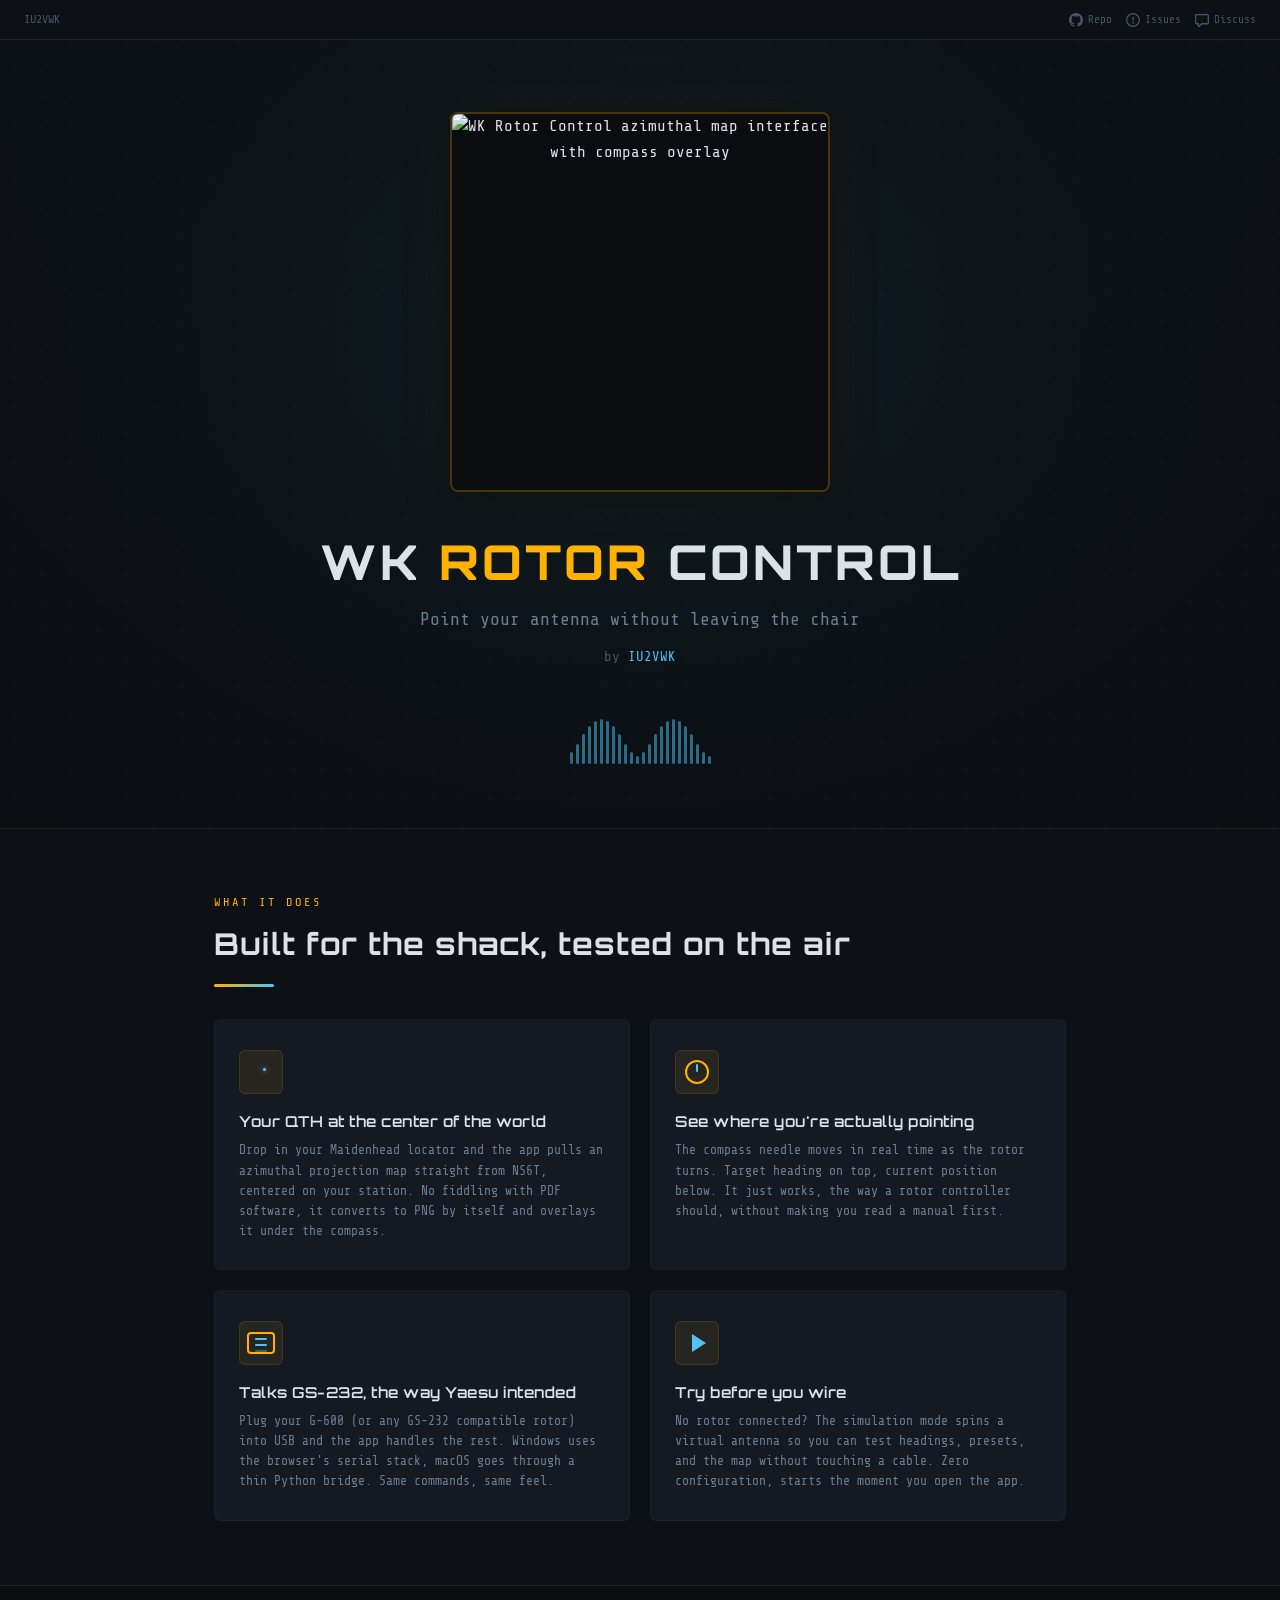
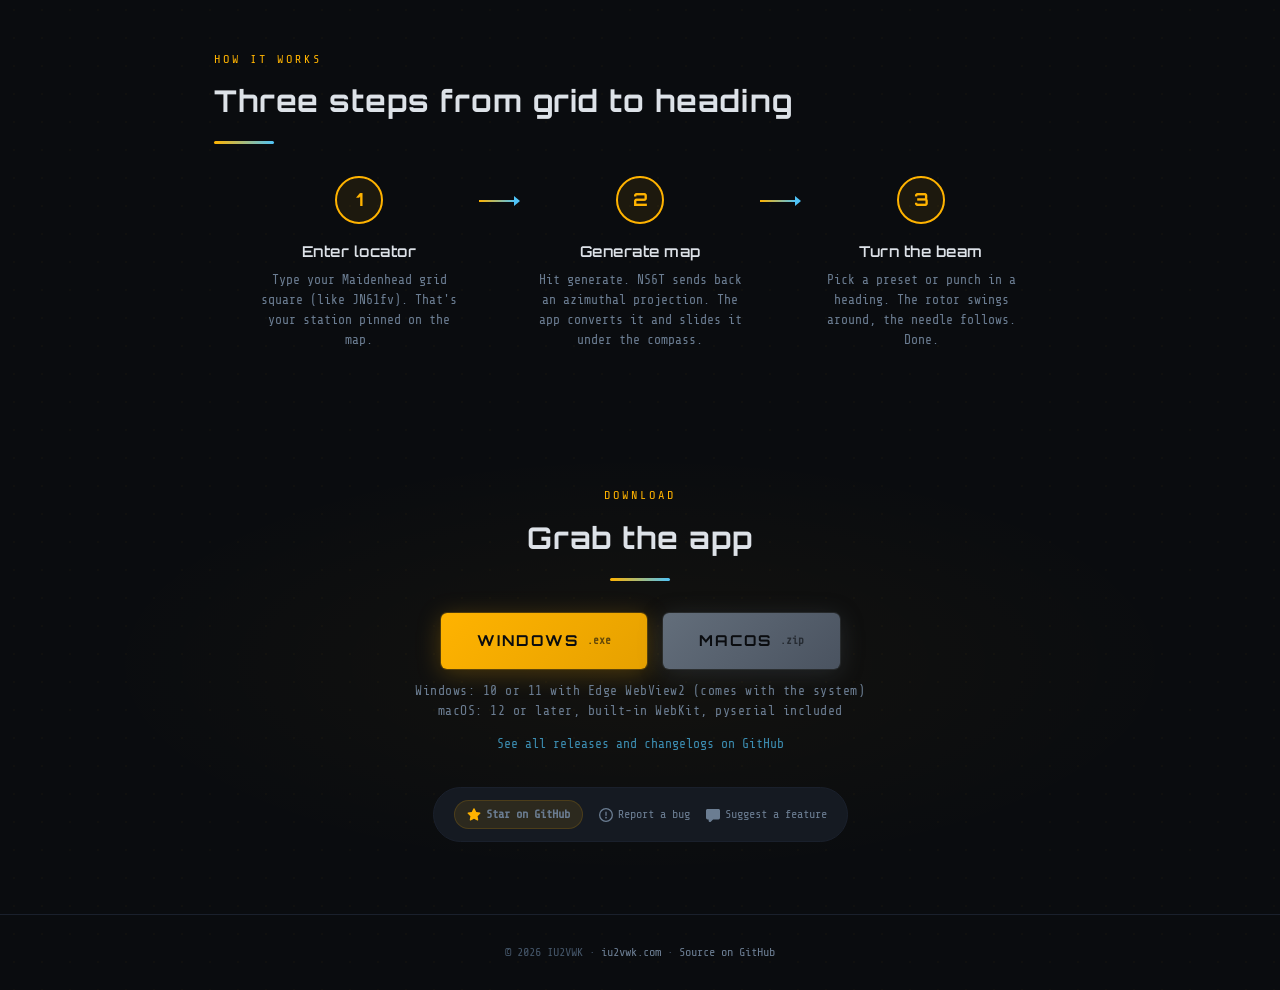
==== landing/index.html @ e083091b "Rewrite landing: SEO, humanized copy, GitHub links, schema.org, web guidelines" ====
<!DOCTYPE html>
<html lang="en">
<head>
<meta charset="UTF-8">
<meta name="viewport" content="width=device-width, initial-scale=1">
<title>WK Rotor Control — Free Antenna Rotor Controller for Yaesu G-600 (Windows &amp; macOS)</title>
<meta name="description" content="Free, open-source desktop app to control Yaesu G-600 and compatible antenna rotors. Real-time azimuth compass, NS6T map generator, GS-232 serial protocol. Works on Windows and macOS.">
<meta name="keywords" content="WK Rotor Control, Yaesu G-600, antenna rotor controller, GS-232, azimuth map, NS6T, ham radio, amateur radio, rotor control software">
<meta name="author" content="IU2VWK">
<meta name="robots" content="index, follow">
<link rel="canonical" href="https://iu2vwk-ita.github.io/WK-Rotor-Control/">
<link rel="icon" type="image/png" href="/WK-Rotor-Control/favicon.ico">

<!-- Open Graph -->
<meta property="og:title" content="WK Rotor Control — Free Antenna Rotor Controller for Yaesu G-600">
<meta property="og:description" content="Free desktop app to control Yaesu G-600 antenna rotors. Azimuth compass, NS6T map generator, GS-232 serial. Windows + macOS.">
<meta property="og:type" content="website">
<meta property="og:url" content="https://iu2vwk-ita.github.io/WK-Rotor-Control/">
<meta property="og:image" content="https://iu2vwk-ita.github.io/WK-Rotor-Control/wmrotorcontrol.png">
<meta property="og:image:width" content="1200">
<meta property="og:image:height" content="630">
<meta property="og:site_name" content="WK Rotor Control">

<!-- Twitter Card -->
<meta name="twitter:card" content="summary_large_image">
<meta name="twitter:title" content="WK Rotor Control — Free Antenna Rotor Controller">
<meta name="twitter:description" content="Free desktop app for Yaesu G-600 rotor control. Azimuth compass, NS6T maps, GS-232. Windows + macOS.">
<meta name="twitter:image" content="https://iu2vwk-ita.github.io/WK-Rotor-Control/wmrotorcontrol.png">

<!-- Theme -->
<meta name="theme-color" content="#0a0c0f">
<meta name="color-scheme" content="dark">

<!-- JSON-LD Structured Data -->
<script type="application/ld+json">
{
  "@context": "https://schema.org",
  "@type": "SoftwareApplication",
  "name": "WK Rotor Control",
  "applicationCategory": "UtilitiesApplication",
  "operatingSystem": ["Windows", "macOS"],
  "description": "Free desktop application for controlling Yaesu G-600 and compatible antenna rotors via GS-232 serial protocol. Features real-time azimuth compass, NS6T map generator, and simulation mode.",
  "url": "https://iu2vwk-ita.github.io/WK-Rotor-Control/",
  "author": {
    "@type": "Person",
    "name": "IU2VWK",
    "url": "https://iu2vwk.com"
  },
  "offers": {
    "@type": "Offer",
    "price": "0",
    "priceCurrency": "USD"
  },
  "softwareVersion": "1.0",
  "downloadUrl": "https://github.com/iu2vwk-ita/WK-Rotor-Control/releases/latest",
  "license": "https://opensource.org/licenses/MIT",
  "codeRepository": "https://github.com/iu2vwk-ita/WK-Rotor-Control"
}
</script>

<!-- Fonts -->
<link rel="preconnect" href="https://fonts.googleapis.com">
<link rel="preconnect" href="https://fonts.gstatic.com" crossorigin>
<link rel="preload" as="font" href="https://fonts.gstatic.com/s/orbitron/v31/yMJMMIlzdpvBhQQL_SC3X9yhF25-T1nyGy6BoWgz.woff2" crossorigin>
<style>
@import url('https://fonts.googleapis.com/css2?family=Orbitron:wght@400;500;600;700;800;900&family=Share+Tech+Mono&display=swap');
</style>

<style>
/* ─── Variables ─── */
:root {
  --bg-dark:       #0a0c0f;
  --bg-panel:      #0d1014;
  --bg-card:       #151a22;
  --amber:         #ffb300;
  --amber-glow:    rgba(255,179,0,0.18);
  --amber-dim:     rgba(255,179,0,0.08);
  --lime:          #4fc3f7;
  --lime-glow:     rgba(79,195,247,0.15);
  --lime-dim:      rgba(79,195,247,0.06);
  --text:          #dde2e8;
  --text-muted:    #6b7d92;
  --text-dim:      #445568;
  --border:        #1a202c;
  --border-light:  #243040;
  --font-mono:     'Share Tech Mono', monospace;
  --font-display:  'Orbitron', sans-serif;
  --max-w:         900px;
  --radius:        6px;
}

/* ─── Reset ─── */
*,*::before,*::after{box-sizing:border-box;margin:0;padding:0}
html{scroll-behavior:smooth;-webkit-font-smoothing:antialiased;color-scheme:dark}
body{
  font-family:var(--font-mono);
  background:var(--bg-dark);
  color:var(--text);
  line-height:1.6;
  min-height:100vh;
  touch-action:manipulation;
  background-image:
    radial-gradient(circle at 50% 0%, rgba(79,195,247,0.04) 0%, transparent 60%),
    radial-gradient(rgba(255,179,0,0.025) 1px,transparent 1px);
  background-size:100% 100%,28px 28px;
}
a{color:var(--lime);text-decoration:none;transition:color .2s}
a:hover{color:var(--amber)}

/* ─── Layout ─── */
.container{max-width:var(--max-w);margin:0 auto;padding:0 24px}
.section{padding:64px 0}
.section-label{
  font-family:var(--font-mono);
  font-size:12px;
  text-transform:uppercase;
  letter-spacing:3px;
  color:var(--amber);
  margin-bottom:8px;
}
.section-heading{
  font-family:var(--font-display);
  font-size:clamp(22px,4vw,30px);
  font-weight:700;
  color:var(--text);
  margin-bottom:8px;
  letter-spacing:1px;
}
.section-divider{
  width:60px;
  height:3px;
  background:linear-gradient(90deg,var(--amber),var(--lime));
  margin:16px 0 32px;
  border-radius:2px;
}

/* ─── Top Bar ─── */
.topbar{
  display:flex;
  justify-content:space-between;
  align-items:center;
  padding:10px 24px;
  font-size:12px;
  background:var(--bg-panel);
  border-bottom:1px solid var(--border);
}
.topbar-left{display:flex;align-items:center;gap:16px}
.topbar-left a{color:var(--text-dim);font-family:var(--font-mono)}
.topbar-left a:hover{color:var(--amber)}
.topbar-right{display:flex;align-items:center;gap:14px}
.topbar-right a{color:var(--text-dim);font-family:var(--font-mono);font-size:11px;display:flex;align-items:center;gap:5px}
.topbar-right a:hover{color:var(--amber)}
.topbar-right svg{width:14px;height:14px;fill:currentColor}

/* ─── Skip link ─── */
.skip-link{
  position:absolute;top:-100px;left:8px;
  background:var(--amber);color:#0a0c0f;
  padding:8px 16px;z-index:100;font-family:var(--font-mono);
  font-size:13px;border-radius:var(--radius);
}
.skip-link:focus{top:8px}

/* ═══ HERO ═══ */
.hero{
  text-align:center;
  padding:72px 24px 64px;
  position:relative;
  overflow:hidden;
  background:radial-gradient(ellipse at 50% 40%,rgba(79,195,247,0.06) 0%,transparent 65%);
}
.hero-map{
  display:block;
  width:clamp(240px,50vw,380px);
  height:auto;
  margin:0 auto 32px;
  border-radius:8px;
  border:2px solid rgba(255,179,0,0.25);
  box-shadow:0 4px 40px rgba(0,0,0,0.6),0 0 60px rgba(255,179,0,0.08);
  background:var(--bg-dark);
  transition:box-shadow .4s;
}
.hero-map:hover{
  box-shadow:0 4px 48px rgba(0,0,0,0.7),0 0 80px rgba(255,179,0,0.15);
}
.hero-name{
  font-family:var(--font-display);
  font-size:clamp(28px,6vw,48px);
  font-weight:800;
  color:var(--text);
  letter-spacing:3px;
  text-transform:uppercase;
  margin-bottom:4px;
  text-wrap:balance;
}
.hero-name span{color:var(--amber)}
.hero-sub{
  font-family:var(--font-mono);
  font-size:clamp(14px,2.5vw,18px);
  color:var(--text-muted);
  margin-bottom:12px;
}
.hero-call{
  font-family:var(--font-mono);
  font-size:14px;
  color:var(--text-dim);
}
.hero-call a{color:var(--lime)}
.hero-call a:hover{color:var(--amber)}

/* Oscilloscope trace */
.osc-trace{
  display:flex;justify-content:center;align-items:flex-end;
  gap:3px;height:48px;margin-top:48px;opacity:.5;
}
.osc-trace span{
  display:block;width:3px;border-radius:2px;
  background:var(--lime);
  animation:trace-pulse 2.5s ease-in-out infinite;
}
.osc-trace span:nth-child(1){height:12px;animation-delay:0s}
.osc-trace span:nth-child(2){height:20px;animation-delay:.08s}
.osc-trace span:nth-child(3){height:30px;animation-delay:.16s}
.osc-trace span:nth-child(4){height:38px;animation-delay:.24s}
.osc-trace span:nth-child(5){height:43px;animation-delay:.32s}
.osc-trace span:nth-child(6){height:45px;animation-delay:.4s}
.osc-trace span:nth-child(7){height:43px;animation-delay:.48s}
.osc-trace span:nth-child(8){height:38px;animation-delay:.56s}
.osc-trace span:nth-child(9){height:30px;animation-delay:.64s}
.osc-trace span:nth-child(10){height:20px;animation-delay:.72s}
.osc-trace span:nth-child(11){height:12px;animation-delay:.8s}
.osc-trace span:nth-child(12){height:8px; animation-delay:.88s}
.osc-trace span:nth-child(13){height:12px;animation-delay:.96s}
.osc-trace span:nth-child(14){height:20px;animation-delay:1.04s}
.osc-trace span:nth-child(15){height:30px;animation-delay:1.12s}
.osc-trace span:nth-child(16){height:38px;animation-delay:1.2s}
.osc-trace span:nth-child(17){height:43px;animation-delay:1.28s}
.osc-trace span:nth-child(18){height:45px;animation-delay:1.36s}
.osc-trace span:nth-child(19){height:43px;animation-delay:1.44s}
.osc-trace span:nth-child(20){height:38px;animation-delay:1.52s}
.osc-trace span:nth-child(21){height:30px;animation-delay:1.6s}
.osc-trace span:nth-child(22){height:20px;animation-delay:1.68s}
.osc-trace span:nth-child(23){height:12px;animation-delay:1.76s}
.osc-trace span:nth-child(24){height:8px; animation-delay:1.84s}

/* ═══ FEATURES ═══ */
.features{background:var(--bg-panel);border-top:1px solid var(--border);border-bottom:1px solid var(--border)}
.features-grid{display:grid;grid-template-columns:1fr 1fr;gap:20px}
.feature-card{
  background:var(--bg-card);
  border:1px solid var(--border);
  border-top:3px solid transparent;
  border-radius:var(--radius);
  padding:28px 24px;
  transition:border-color .3s,box-shadow .3s;
}
.feature-card:hover{
  border-top-color:var(--amber);
  box-shadow:0 8px 32px rgba(0,0,0,.4),0 0 0 1px var(--border-light);
}
.fc-icon{
  width:44px;height:44px;
  margin-bottom:16px;
  border-radius:var(--radius);
  display:flex;align-items:center;justify-content:center;
  background:var(--amber-dim);
  border:1px solid rgba(255,179,0,0.12);
  position:relative;
}
.ic-map{background:rgba(255,179,0,0.06)}
.ic-map::before{
  content:'';
  width:24px;height:18px;
  background:
    repeating-linear-gradient(0deg,transparent,transparent 5px,rgba(255,179,0,.15) 5px,rgba(255,179,0,.15) 6px),
    repeating-linear-gradient(90deg,transparent,transparent 7px,rgba(255,179,0,.15) 7px,rgba(255,179,0,.15) 8px);
  border-radius:3px 3px 0 0;
  border-bottom:2px solid var(--amber);
}
.ic-map::after{
  content:'';
  position:absolute;
  width:3px;height:3px;
  background:var(--lime);
  border-radius:50%;
  box-shadow:0 0 4px var(--lime);
  top:40%;left:55%;
}
.ic-compass{
  width:24px;height:24px;
  border-radius:50%;
  border:2px solid var(--amber);
  position:relative;
}
.ic-compass::after{
  content:'';
  position:absolute;
  top:2px;left:50%;
  width:2px;height:8px;
  margin-left:-1px;
  background:var(--lime);
  border-radius:1px;
}
.ic-serial{
  width:28px;height:22px;
  border:2px solid var(--amber);
  border-radius:4px;
  position:relative;
}
.ic-serial::before{
  content:'';
  position:absolute;
  top:4px;left:6px;right:6px;
  height:2px;
  background:var(--lime);
  border-radius:1px;
  box-shadow:0 6px 0 var(--lime),0 12px 0 rgba(79,195,247,0.4);
}
.ic-sim{
  width:0;height:0;
  border-left:14px solid var(--lime);
  border-top:9px solid transparent;
  border-bottom:9px solid transparent;
  margin-left:4px;
}
.fc-title{
  font-family:var(--font-display);
  font-size:15px;
  font-weight:600;
  color:var(--text);
  margin-bottom:6px;
  letter-spacing:.5px;
}
.fc-desc{
  font-size:13px;
  color:var(--text-muted);
  line-height:1.55;
}

/* ═══ HOW IT WORKS ═══ */
.steps-row{
  display:flex;align-items:flex-start;gap:0;justify-content:center;
}
.step{
  flex:1;max-width:240px;text-align:center;padding:0 16px;
}
.step-num{
  width:48px;height:48px;
  margin:0 auto 16px;
  border-radius:50%;
  border:2px solid var(--amber);
  display:flex;align-items:center;justify-content:center;
  font-family:var(--font-display);font-size:18px;font-weight:700;
  color:var(--amber);
  background:var(--amber-dim);
}
.step-title{
  font-family:var(--font-display);
  font-size:15px;font-weight:600;margin-bottom:6px;letter-spacing:.5px;
}
.step-desc{
  font-size:13px;color:var(--text-muted);line-height:1.55;
}
.step-arrow{
  display:flex;align-items:center;padding-top:20px;flex-shrink:0;
}
.step-arrow::before{
  content:'';display:block;
  width:36px;height:2px;
  background:linear-gradient(90deg,var(--amber),var(--lime));
}
.step-arrow::after{
  content:'';display:block;
  width:0;height:0;
  border-left:6px solid var(--lime);
  border-top:5px solid transparent;
  border-bottom:5px solid transparent;
  margin-left:-1px;
}

/* ═══ DOWNLOAD ═══ */
.cta{
  text-align:center;padding:72px 0;position:relative;
  background:radial-gradient(ellipse at 50% 50%,rgba(255,179,0,0.04) 0%,transparent 60%);
}
.cta p{margin-top:12px;font-size:13px;color:var(--text-muted)}
.cta p a{color:var(--lime)}
.download-grid{
  display:flex;gap:16px;justify-content:center;flex-wrap:wrap;margin-bottom:8px;
}
.btn-download{
  display:inline-flex;align-items:center;
  padding:16px 36px;
  font-family:var(--font-display);font-size:15px;font-weight:700;
  text-transform:uppercase;letter-spacing:2px;
  text-decoration:none;
  color:#0a0c0f;
  background:linear-gradient(135deg,var(--amber),#e6a100);
  border-radius:var(--radius);
  transition:transform .2s,box-shadow .2s;
  box-shadow:0 4px 24px rgba(255,179,0,0.25),0 0 0 1px rgba(255,179,0,0.2);
}
.btn-download:hover{
  transform:translateY(-2px);
  box-shadow:0 8px 36px rgba(255,179,0,0.4),0 0 0 1px rgba(255,179,0,0.35);
  color:#0a0c0f;
}
.btn-download:active{transform:translateY(0)}
.btn-mac{
  background:linear-gradient(135deg,#636e7b,#4a5360);
  box-shadow:0 4px 24px rgba(99,110,123,0.25),0 0 0 1px rgba(99,110,123,0.2);
}
.btn-mac:hover{
  box-shadow:0 8px 36px rgba(99,110,123,0.4),0 0 0 1px rgba(99,110,123,0.35);
}
.btn-ext{
  font-family:var(--font-mono);font-size:11px;opacity:.6;
  margin-left:8px;letter-spacing:0;text-transform:none;
}
.reqs{margin-top:20px;font-size:12px;color:var(--text-dim);letter-spacing:.5px}
.reqs span{color:var(--text-muted)}
.note{margin-top:8px;font-size:11px;color:var(--text-dim);opacity:.7}

/* ═══ COMMUNITY BADGE ═══ */
.community-badge{
  display:inline-flex;align-items:center;gap:16px;
  margin-top:32px;padding:12px 20px;
  background:var(--bg-card);border:1px solid var(--border);
  border-radius:32px;flex-wrap:wrap;justify-content:center;
}
.community-badge a{
  font-family:var(--font-mono);font-size:12px;color:var(--text-muted);
  display:flex;align-items:center;gap:5px;transition:color .2s;
}
.community-badge a:hover{color:var(--amber)}
.community-badge svg{width:14px;height:14px;fill:currentColor}
.github-star{
  background:rgba(255,179,0,0.1);padding:4px 12px;
  border-radius:20px;border:1px solid rgba(255,179,0,0.15);
  color:var(--amber);font-weight:600;
}

/* ═══ FOOTER ═══ */
.footer{
  text-align:center;padding:28px 24px;
  border-top:1px solid var(--border);
  font-size:12px;color:var(--text-dim);
}
.footer a{color:var(--text-muted)}
.footer a:hover{color:var(--amber)}

/* ═══ ANIMATIONS ═══ */
@keyframes trace-pulse{
  0%,100%{opacity:.15;box-shadow:0 0 2px var(--lime-dim)}
  50%{opacity:.8;box-shadow:0 0 6px rgba(79,195,247,0.35)}
}
@media (prefers-reduced-motion: reduce){
  .osc-trace span{animation:none;opacity:.5}
  .btn-download{transition:none}
  .hero-map{transition:none}
}

/* ═══ RESPONSIVE ═══ */
@media(max-width:768px){
  .features-grid{grid-template-columns:1fr 1fr;gap:14px}
  .feature-card{padding:22px 18px}
  .steps-row{flex-direction:column;align-items:center;gap:0}
  .step{max-width:320px}
  .step-arrow{transform:rotate(90deg);padding-top:4px;margin:4px 0}
  .topbar{padding:8px 16px;flex-wrap:wrap;gap:4px}
  .topbar-left,.topbar-right{font-size:10px;gap:10px}
}
@media(max-width:520px){
  .features-grid{grid-template-columns:1fr;gap:12px}
  .hero{padding:48px 16px 40px}
  .section{padding:40px 0}
  .cta{padding:48px 0}
  .container{padding:0 16px}
  .hero-map{width:220px;margin-bottom:24px}
  .btn-download{padding:14px 28px;font-size:14px;letter-spacing:1px}
  .osc-trace{gap:2px;height:36px;margin-top:32px}
  .osc-trace span{width:2px}
  .topbar-left{gap:8px}
  .topbar-right{gap:6px}
}
@media(max-width:360px){
  .hero-map{width:180px}
  .hero-name{letter-spacing:1px}
}
</style>
</head>
<body>

<!-- Skip link -->
<a href="#main-content" class="skip-link">Skip to content</a>

<!-- ═══ Top Bar ═══ -->
<header class="topbar">
  <div class="topbar-left">
    <a href="https://iu2vwk.com" target="_blank" rel="noopener">IU2VWK</a>
  </div>
  <nav class="topbar-right" aria-label="Project links">
    <a href="https://github.com/iu2vwk-ita/WK-Rotor-Control" target="_blank" rel="noopener">
      <svg viewBox="0 0 16 16"><path d="M8 0C3.58 0 0 3.58 0 8c0 3.54 2.29 6.53 5.47 7.59.4.07.55-.17.55-.38 0-.19-.01-.82-.01-1.49-2.01.37-2.53-.49-2.69-.94-.09-.23-.48-.94-.82-1.13-.28-.15-.68-.52-.01-.53.63-.01 1.08.58 1.23.82.72 1.21 1.87.87 2.33.66.07-.52.28-.87.51-1.07-1.78-.2-3.64-.89-3.64-3.95 0-.87.31-1.59.82-2.15-.08-.2-.36-1.02.08-2.12 0 0 .67-.21 2.2.82.64-.18 1.32-.27 2-.27s1.36.09 2 .27c1.53-1.04 2.2-.82 2.2-.82.44 1.1.16 1.92.08 2.12.51.56.82 1.27.82 2.15 0 3.07-1.87 3.75-3.65 3.95.29.25.54.73.54 1.48 0 1.07-.01 1.93-.01 2.2 0 .21.15.46.55.38A8.01 8.01 0 0 0 16 8c0-4.42-3.58-8-8-8z"/></svg>
      Repo
    </a>
    <a href="https://github.com/iu2vwk-ita/WK-Rotor-Control/issues" target="_blank" rel="noopener">
      <svg viewBox="0 0 16 16"><path d="M8 1.5a6.5 6.5 0 1 0 0 13 6.5 6.5 0 0 0 0-13zM0 8a8 8 0 1 1 16 0A8 8 0 0 1 0 8zm9 3a1 1 0 1 1-2 0 1 1 0 0 1 2 0zm-.25-6.25a.75.75 0 0 0-1.5 0v3.5a.75.75 0 0 0 1.5 0v-3.5z"/></svg>
      Issues
    </a>
    <a href="https://github.com/iu2vwk-ita/WK-Rotor-Control/discussions" target="_blank" rel="noopener">
      <svg viewBox="0 0 16 16"><path d="M1.75 1h12.5c.966 0 1.75.784 1.75 1.75v8.5A1.75 1.75 0 0 1 14.25 13H8.061l-2.574 2.573A1.458 1.458 0 0 1 3 14.543V13H1.75A1.75 1.75 0 0 1 0 11.25v-8.5C0 1.784.784 1 1.75 1zM1.5 2.75v8.5c0 .138.112.25.25.25h2a.75.75 0 0 1 .75.75v2.19l2.72-2.72a.75.75 0 0 1 .53-.22h6.5a.25.25 0 0 0 .25-.25v-8.5a.25.25 0 0 0-.25-.25H1.75a.25.25 0 0 0-.25.25z"/></svg>
      Discuss
    </a>
  </nav>
</header>

<main id="main-content">
<!-- ═══ HERO ═══ -->
<section class="hero">
  <div class="container">
    <img
      class="hero-map"
      src="wmrotorcontrol.png"
      alt="WK Rotor Control azimuthal map interface with compass overlay"
      width="380"
      height="380"
      loading="eager"
      fetchpriority="high"
    >

    <h1 class="hero-name">WK <span>Rotor</span> Control</h1>
    <p class="hero-sub">Point your antenna without leaving the chair</p>
    <p class="hero-call">
      by <a href="https://iu2vwk.com" target="_blank" rel="noopener">IU2VWK</a>
    </p>

    <div class="osc-trace" aria-hidden="true">
      <span></span><span></span><span></span><span></span><span></span><span></span>
      <span></span><span></span><span></span><span></span><span></span><span></span>
      <span></span><span></span><span></span><span></span><span></span><span></span>
      <span></span><span></span><span></span><span></span><span></span><span></span>
    </div>
  </div>
</section>

<!-- ═══ FEATURES ═══ -->
<section class="features section" aria-labelledby="features-heading">
  <div class="container">
    <div class="section-label">What it does</div>
    <h2 class="section-heading" id="features-heading">Built for the shack, tested on the air</h2>
    <div class="section-divider"></div>

    <div class="features-grid">

      <article class="feature-card">
        <div class="fc-icon" aria-hidden="true"><div class="ic-map"></div></div>
        <h3 class="fc-title">Your QTH at the center of the world</h3>
        <p class="fc-desc">
          Drop in your Maidenhead locator and the app pulls an azimuthal projection map straight from NS6T, centered on your station. No fiddling with PDF software, it converts to PNG by itself and overlays it under the compass.
        </p>
      </article>

      <article class="feature-card">
        <div class="fc-icon" aria-hidden="true"><div class="ic-compass"></div></div>
        <h3 class="fc-title">See where you're actually pointing</h3>
        <p class="fc-desc">
          The compass needle moves in real time as the rotor turns. Target heading on top, current position below. It just works, the way a rotor controller should, without making you read a manual first.
        </p>
      </article>

      <article class="feature-card">
        <div class="fc-icon" aria-hidden="true"><div class="ic-serial"></div></div>
        <h3 class="fc-title">Talks GS-232, the way Yaesu intended</h3>
        <p class="fc-desc">
          Plug your G-600 (or any GS-232 compatible rotor) into USB and the app handles the rest. Windows uses the browser's serial stack, macOS goes through a thin Python bridge. Same commands, same feel.
        </p>
      </article>

      <article class="feature-card">
        <div class="fc-icon" aria-hidden="true"><div class="ic-sim"></div></div>
        <h3 class="fc-title">Try before you wire</h3>
        <p class="fc-desc">
          No rotor connected? The simulation mode spins a virtual antenna so you can test headings, presets, and the map without touching a cable. Zero configuration, starts the moment you open the app.
        </p>
      </article>

    </div>
  </div>
</section>

<!-- ═══ HOW IT WORKS ═══ -->
<section class="section" aria-labelledby="how-heading">
  <div class="container">
    <div class="section-label">How it works</div>
    <h2 class="section-heading" id="how-heading">Three steps from grid to heading</h2>
    <div class="section-divider"></div>

    <div class="steps-row">
      <div class="step">
        <div class="step-num" aria-hidden="true">1</div>
        <h3 class="step-title">Enter locator</h3>
        <p class="step-desc">Type your Maidenhead grid square (like JN61fv). That's your station pinned on the map.</p>
      </div>

      <div class="step-arrow" aria-hidden="true"></div>

      <div class="step">
        <div class="step-num" aria-hidden="true">2</div>
        <h3 class="step-title">Generate map</h3>
        <p class="step-desc">Hit generate. NS6T sends back an azimuthal projection. The app converts it and slides it under the compass.</p>
      </div>

      <div class="step-arrow" aria-hidden="true"></div>

      <div class="step">
        <div class="step-num" aria-hidden="true">3</div>
        <h3 class="step-title">Turn the beam</h3>
        <p class="step-desc">Pick a preset or punch in a heading. The rotor swings around, the needle follows. Done.</p>
      </div>
    </div>
  </div>
</section>

<!-- ═══ DOWNLOAD ═══ -->
<section class="cta" aria-labelledby="download-heading">
  <div class="container">
    <div class="section-label">Download</div>
    <h2 class="section-heading" id="download-heading">Grab the app</h2>
    <div class="section-divider" style="margin-left:auto;margin-right:auto"></div>

    <div class="download-grid">
      <a class="btn-download" href="https://github.com/iu2vwk-ita/WK-Rotor-Control/releases/latest/download/WKRotorControl.exe">
        Windows
        <span class="btn-ext">.exe</span>
      </a>
      <a class="btn-download btn-mac" href="https://github.com/iu2vwk-ita/WK-Rotor-Control/releases/latest/download/WKRotorControl-macOS.zip">
        macOS
        <span class="btn-ext">.zip</span>
      </a>
    </div>

    <p class="reqs">
      <span>Windows:</span> 10 or 11 with Edge WebView2 (comes with the system)<br>
      <span>macOS:</span> 12 or later, built-in WebKit, pyserial included
    </p>
    <p class="note">
      <a href="https://github.com/iu2vwk-ita/WK-Rotor-Control/releases">See all releases and changelogs on GitHub</a>
    </p>

    <!-- Community links -->
    <div class="community-badge">
      <a href="https://github.com/iu2vwk-ita/WK-Rotor-Control" target="_blank" rel="noopener" class="github-star">
        <svg viewBox="0 0 16 16" width="14" height="14"><path d="M8 .25a.75.75 0 0 1 .673.418l1.882 3.815 4.21.612a.75.75 0 0 1 .416 1.279l-3.046 2.97.719 4.192a.751.751 0 0 1-1.088.791L8 12.347l-3.766 1.98a.75.75 0 0 1-1.088-.79l.72-4.194L.818 6.374a.75.75 0 0 1 .416-1.28l4.21-.611L7.327.668A.75.75 0 0 1 8 .25z" fill="#ffb300"/></svg>
        Star on GitHub
      </a>
      <a href="https://github.com/iu2vwk-ita/WK-Rotor-Control/issues" target="_blank" rel="noopener">
        <svg viewBox="0 0 16 16"><path d="M8 1.5a6.5 6.5 0 1 0 0 13 6.5 6.5 0 0 0 0-13zM0 8a8 8 0 1 1 16 0A8 8 0 0 1 0 8zm9 3a1 1 0 1 1-2 0 1 1 0 0 1 2 0zm-.25-6.25a.75.75 0 0 0-1.5 0v3.5a.75.75 0 0 0 1.5 0v-3.5z"/></svg>
        Report a bug
      </a>
      <a href="https://github.com/iu2vwk-ita/WK-Rotor-Control/discussions" target="_blank" rel="noopener">
        <svg viewBox="0 0 16 16"><path d="M1.75 1h12.5c.966 0 1.75.784 1.75 1.75v8.5A1.75 1.75 0 0 1 14.25 13H8.061l-2.574 2.573A1.458 1.458 0 0 1 3 14.543V13H1.75A1.75 1.75 0 0 1 0 11.25v-8.5C0 1.784.784 1 1.75 1z"/></svg>
        Suggest a feature
      </a>
    </div>
  </div>
</section>
</main>

<!-- ═══ FOOTER ═══ -->
<footer class="footer">
  <div class="container">
    <p>
      &copy; 2026 IU2VWK &middot;
      <a href="https://iu2vwk.com" target="_blank" rel="noopener">iu2vwk.com</a>
      &middot;
      <a href="https://github.com/iu2vwk-ita/WK-Rotor-Control" target="_blank" rel="noopener">Source on GitHub</a>
    </p>
  </div>
</footer>

</body>
</html>
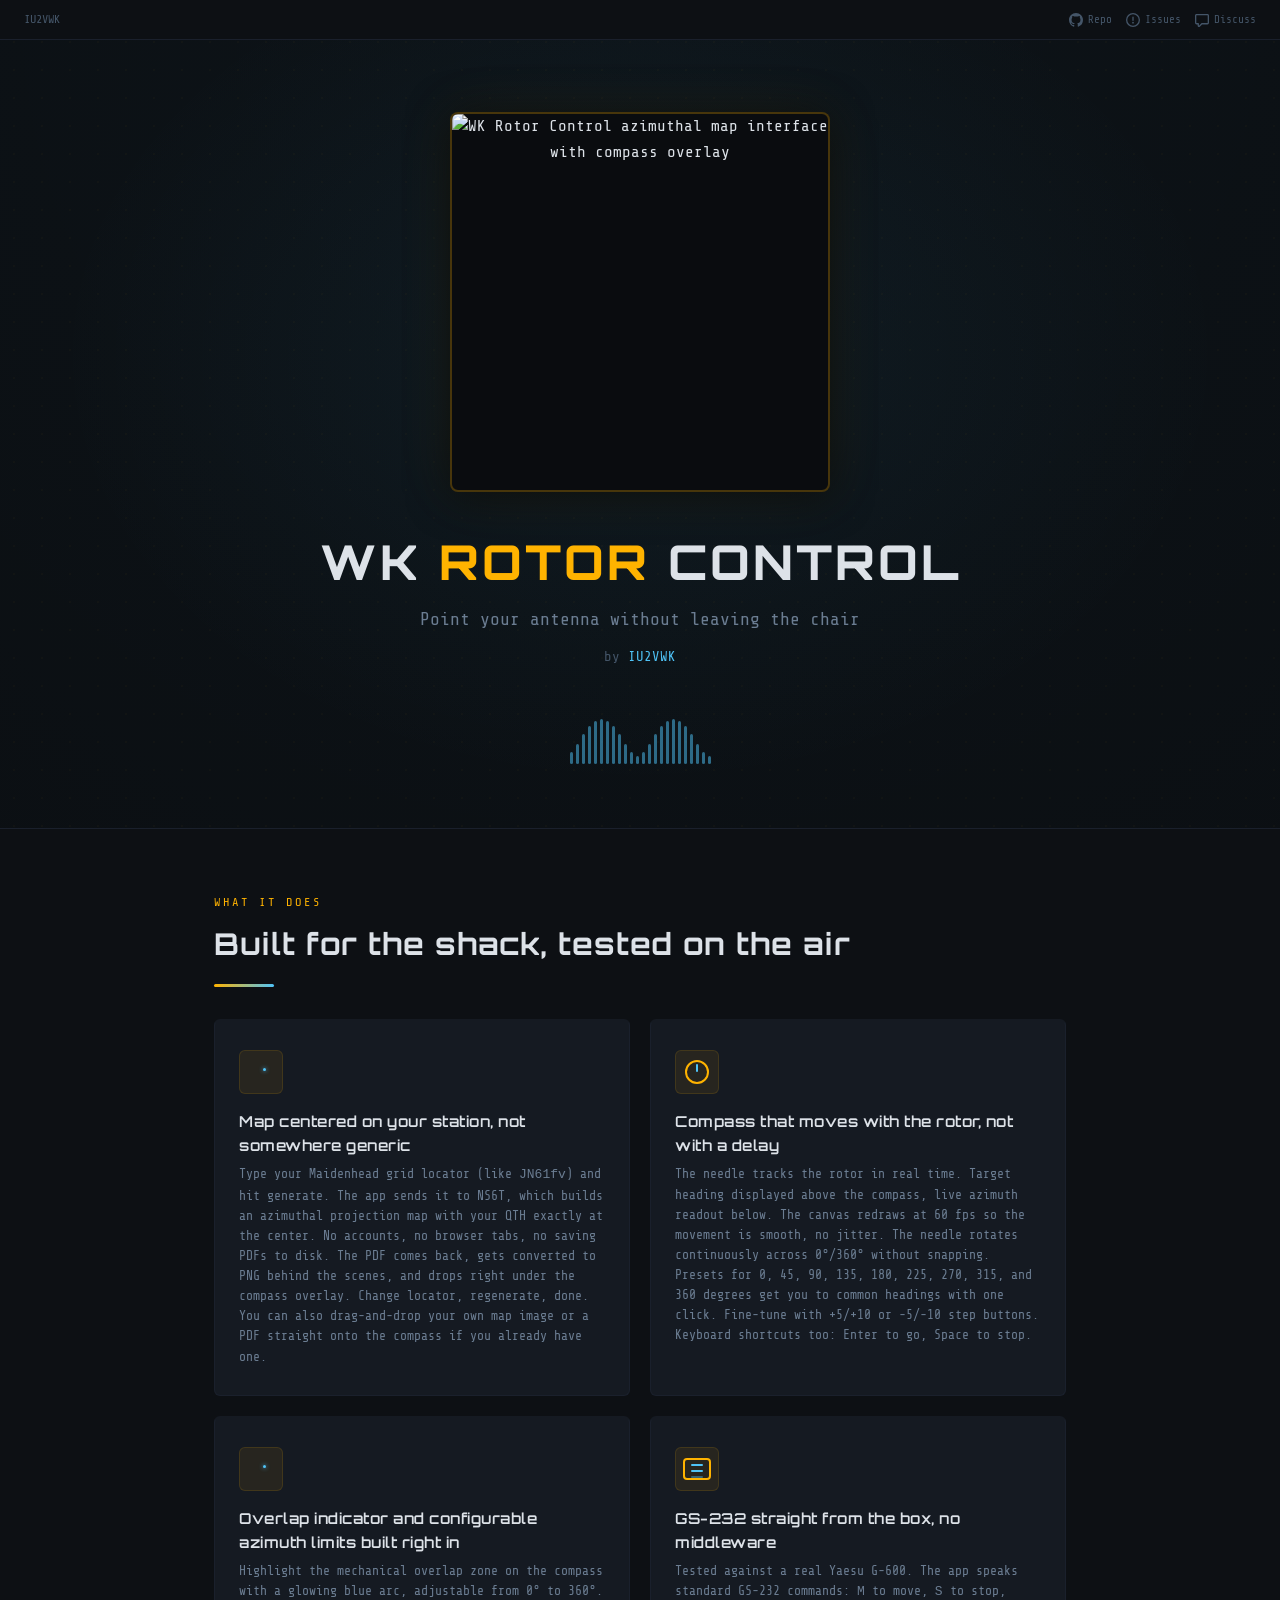
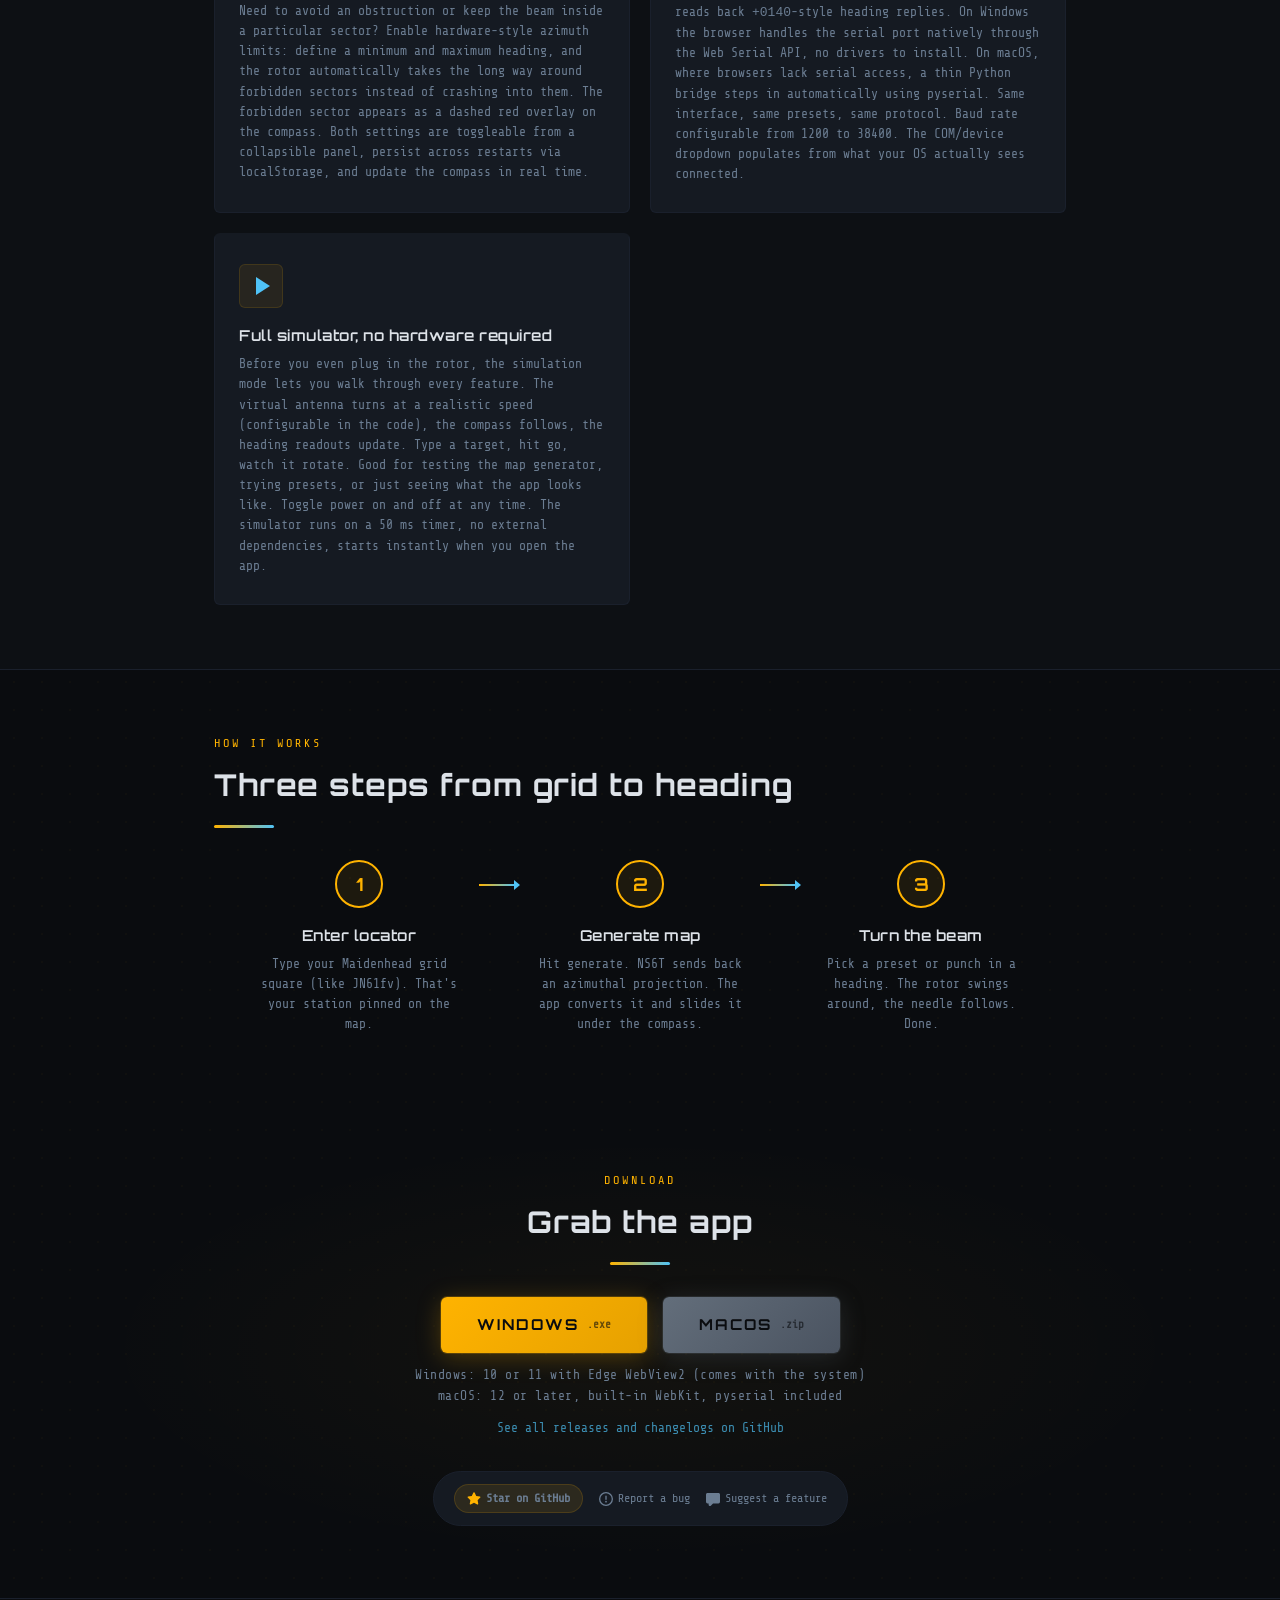
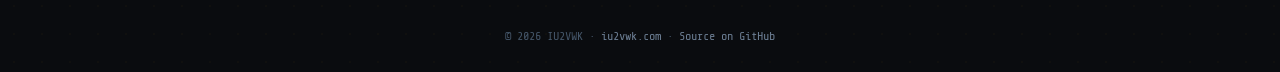
==== commit 758a79d7: "feat: overlap indicator + sector limits + fix needle jitter at 0/360 boundary" ====
--- a/landing/index.html
+++ b/landing/index.html
@@ -51,7 +51,7 @@
     "price": "0",
     "priceCurrency": "USD"
   },
-  "softwareVersion": "1.0",
+  "softwareVersion": "1.1.0",
   "downloadUrl": "https://github.com/iu2vwk-ita/WK-Rotor-Control/releases/latest",
   "license": "https://opensource.org/licenses/MIT",
   "codeRepository": "https://github.com/iu2vwk-ita/WK-Rotor-Control"
@@ -555,33 +555,41 @@
 
       <article class="feature-card">
         <div class="fc-icon" aria-hidden="true"><div class="ic-map"></div></div>
-        <h3 class="fc-title">Your QTH at the center of the world</h3>
+        <h3 class="fc-title">Map centered on your station, not somewhere generic</h3>
         <p class="fc-desc">
-          Drop in your Maidenhead locator and the app pulls an azimuthal projection map straight from NS6T, centered on your station. No fiddling with PDF software, it converts to PNG by itself and overlays it under the compass.
+          Type your Maidenhead grid locator (like <code translate="no">JN61fv</code>) and hit generate. The app sends it to NS6T, which builds an azimuthal projection map with your QTH exactly at the center. No accounts, no browser tabs, no saving PDFs to disk. The PDF comes back, gets converted to PNG behind the scenes, and drops right under the compass overlay. Change locator, regenerate, done. You can also drag-and-drop your own map image or a PDF straight onto the compass if you already have one.
         </p>
       </article>
 
       <article class="feature-card">
         <div class="fc-icon" aria-hidden="true"><div class="ic-compass"></div></div>
-        <h3 class="fc-title">See where you're actually pointing</h3>
+        <h3 class="fc-title">Compass that moves with the rotor, not with a delay</h3>
         <p class="fc-desc">
-          The compass needle moves in real time as the rotor turns. Target heading on top, current position below. It just works, the way a rotor controller should, without making you read a manual first.
+          The needle tracks the rotor in real time. Target heading displayed above the compass, live azimuth readout below. The canvas redraws at 60 fps so the movement is smooth, no jitter. The needle rotates continuously across 0°/360° without snapping. Presets for 0, 45, 90, 135, 180, 225, 270, 315, and 360 degrees get you to common headings with one click. Fine-tune with +5/+10 or -5/-10 step buttons. Keyboard shortcuts too: Enter to go, Space to stop.
         </p>
       </article>
 
       <article class="feature-card">
-        <div class="fc-icon" aria-hidden="true"><div class="ic-serial"></div></div>
-        <h3 class="fc-title">Talks GS-232, the way Yaesu intended</h3>
+        <div class="fc-icon" aria-hidden="true"><div class="ic-map"></div></div>
+        <h3 class="fc-title">Overlap indicator and configurable azimuth limits built right in</h3>
         <p class="fc-desc">
-          Plug your G-600 (or any GS-232 compatible rotor) into USB and the app handles the rest. Windows uses the browser's serial stack, macOS goes through a thin Python bridge. Same commands, same feel.
+          Highlight the mechanical overlap zone on the compass with a glowing blue arc, adjustable from 0° to 360°. Need to avoid an obstruction or keep the beam inside a particular sector? Enable hardware-style azimuth limits: define a minimum and maximum heading, and the rotor automatically takes the long way around forbidden sectors instead of crashing into them. The forbidden sector appears as a dashed red overlay on the compass. Both settings are toggleable from a collapsible panel, persist across restarts via localStorage, and update the compass in real time.
         </p>
       </article>
 
       <article class="feature-card">
+        <div class="fc-icon" aria-hidden="true"><div class="ic-serial"></div></div>
+        <h3 class="fc-title">GS-232 straight from the box, no middleware</h3>
+        <p class="fc-desc">
+          Tested against a real Yaesu G-600. The app speaks standard GS-232 commands: <code translate="no">M</code> to move, <code translate="no">S</code> to stop, reads back <code translate="no">+0140</code>-style heading replies. On Windows the browser handles the serial port natively through the Web Serial API, no drivers to install. On macOS, where browsers lack serial access, a thin Python bridge steps in automatically using pyserial. Same interface, same presets, same protocol. Baud rate configurable from 1200 to 38400. The COM/device dropdown populates from what your OS actually sees connected.
+        </p>
+      </article>
+
+      <article class="feature-card">
         <div class="fc-icon" aria-hidden="true"><div class="ic-sim"></div></div>
-        <h3 class="fc-title">Try before you wire</h3>
+        <h3 class="fc-title">Full simulator, no hardware required</h3>
         <p class="fc-desc">
-          No rotor connected? The simulation mode spins a virtual antenna so you can test headings, presets, and the map without touching a cable. Zero configuration, starts the moment you open the app.
+          Before you even plug in the rotor, the simulation mode lets you walk through every feature. The virtual antenna turns at a realistic speed (configurable in the code), the compass follows, the heading readouts update. Type a target, hit go, watch it rotate. Good for testing the map generator, trying presets, or just seeing what the app looks like. Toggle power on and off at any time. The simulator runs on a 50 ms timer, no external dependencies, starts instantly when you open the app.
         </p>
       </article>
 
